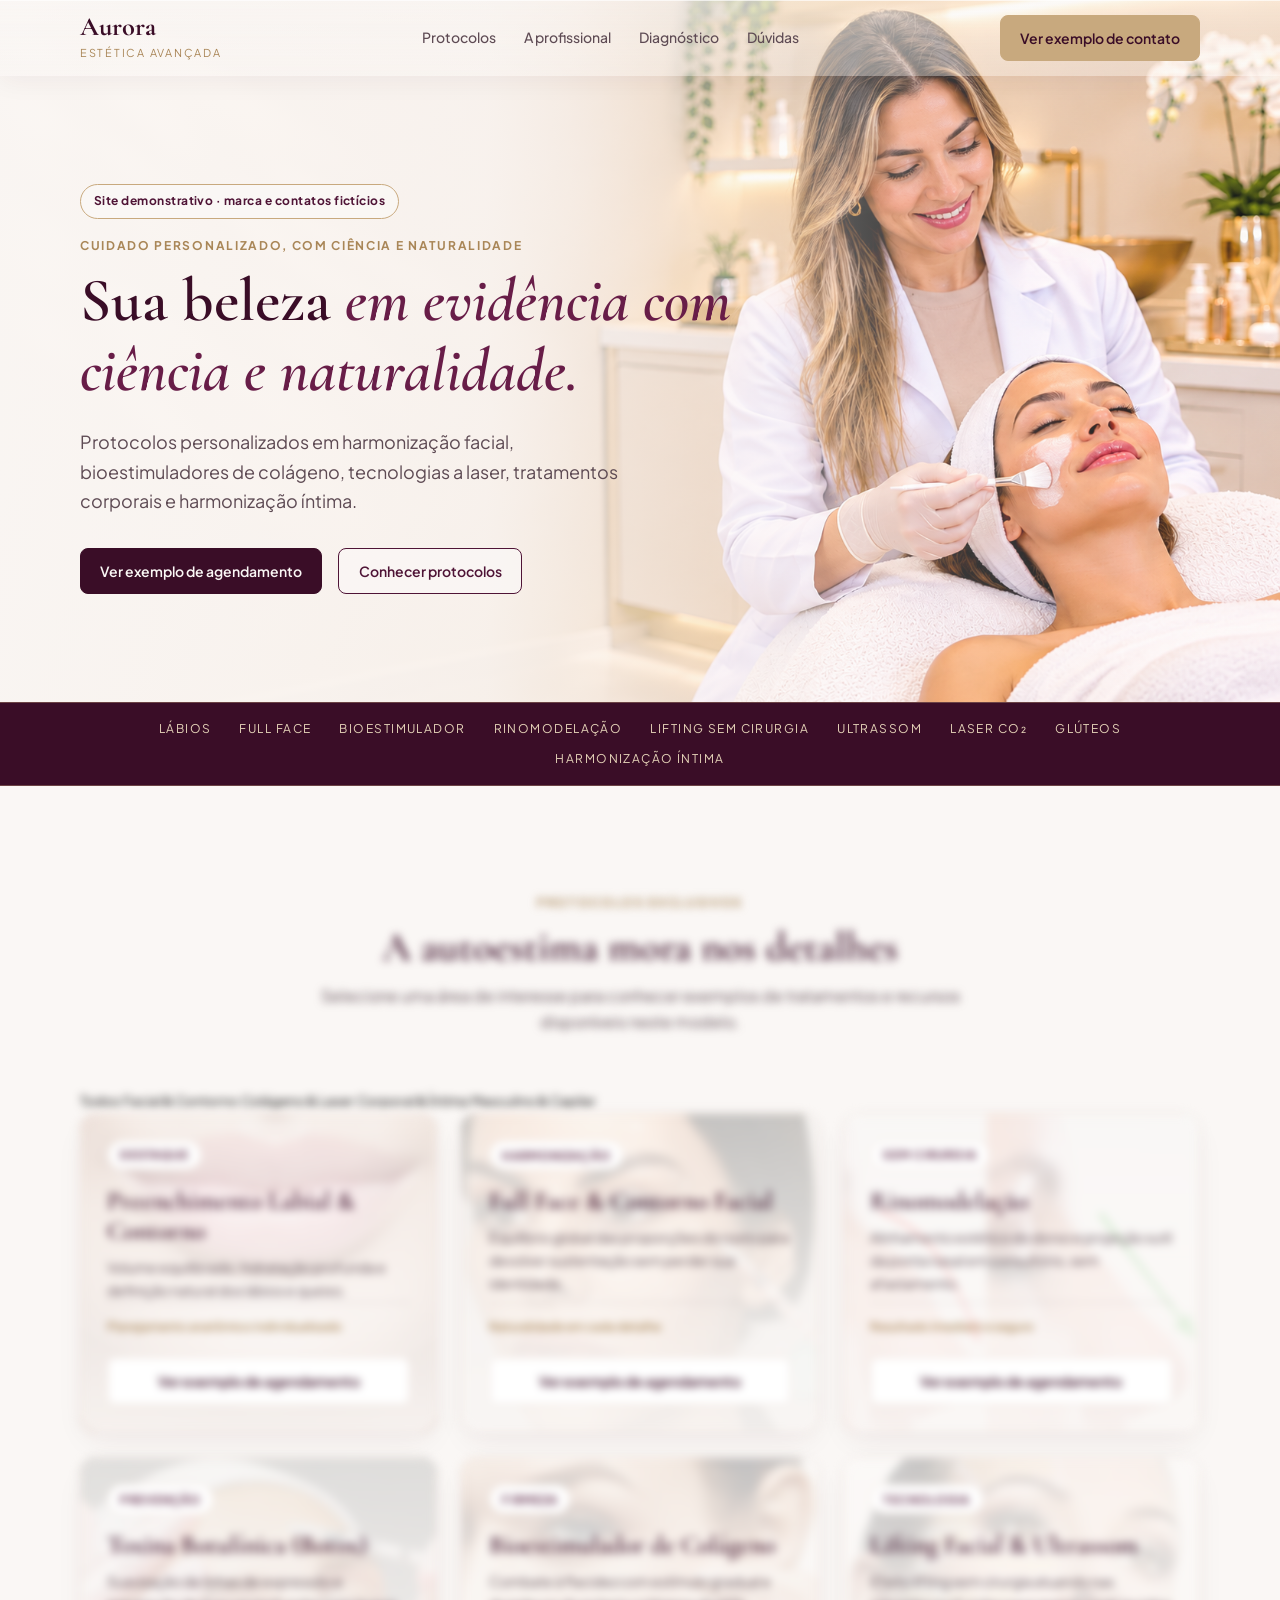
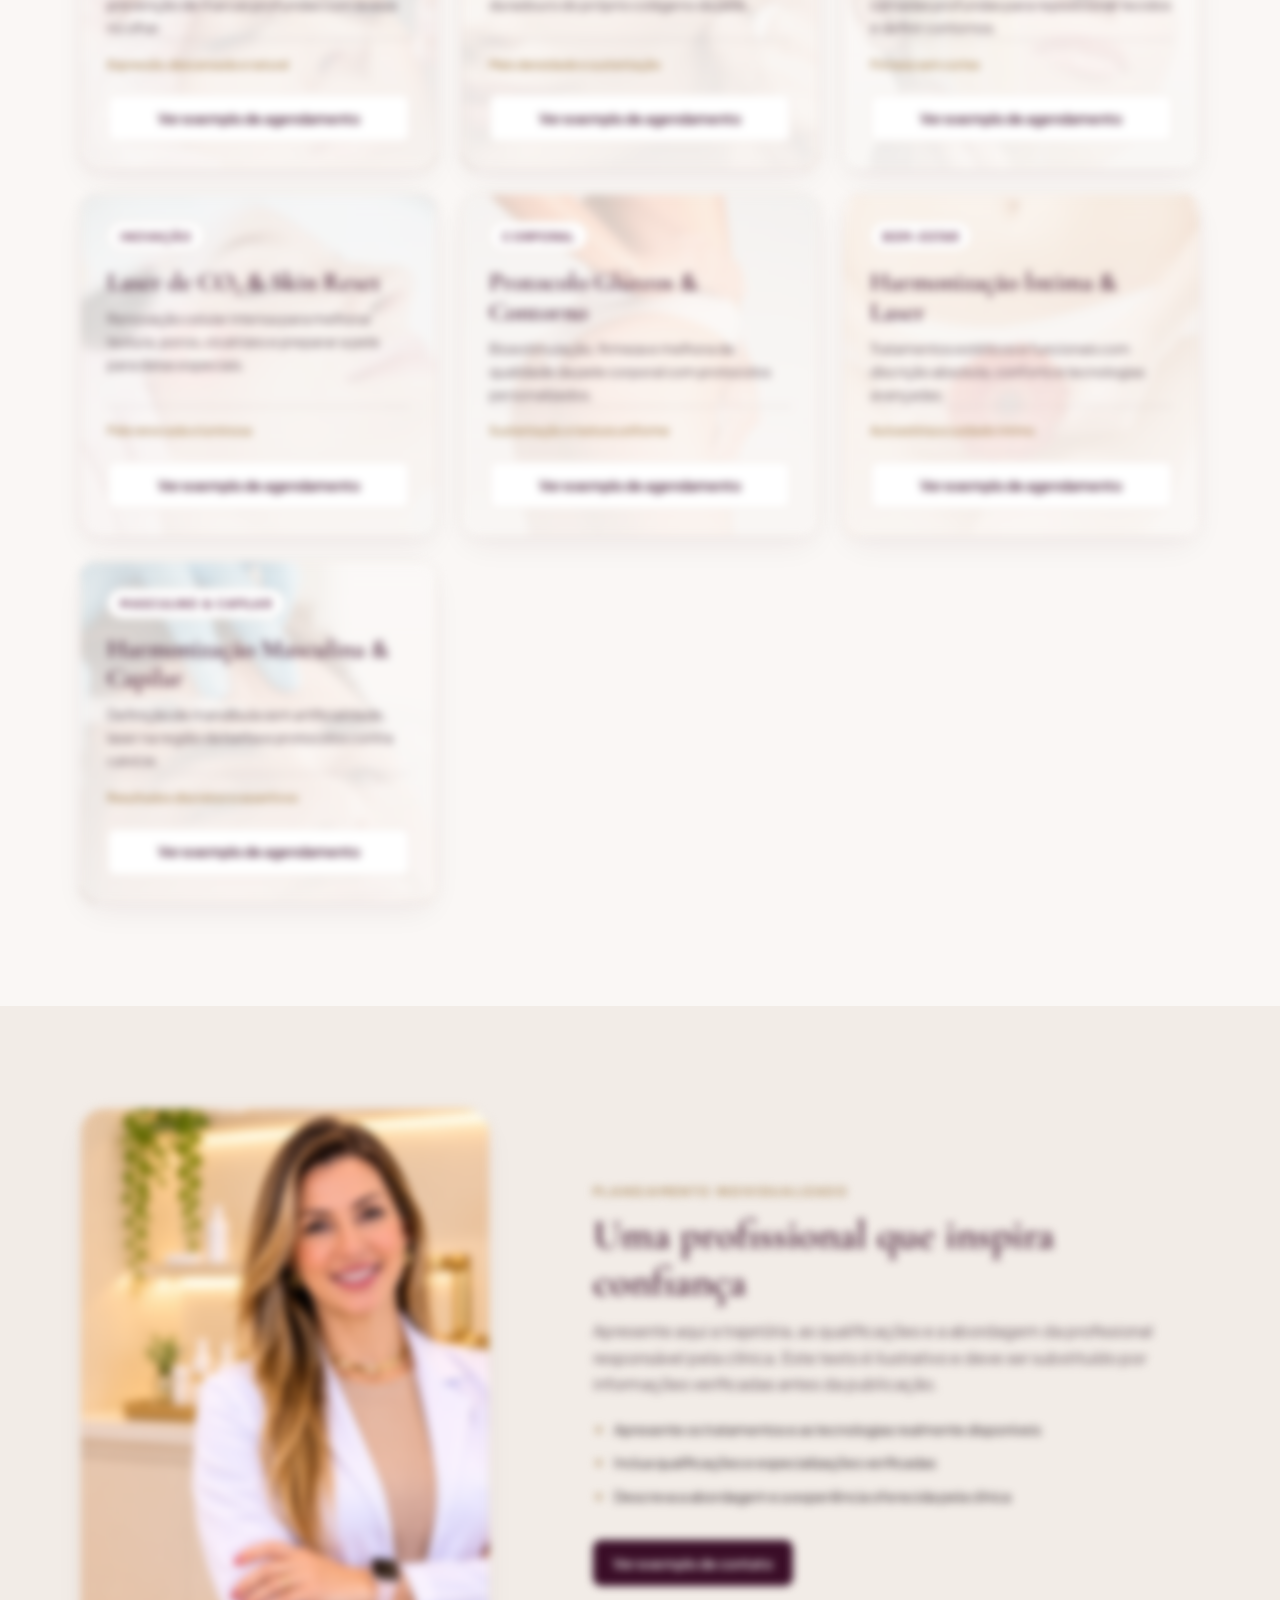
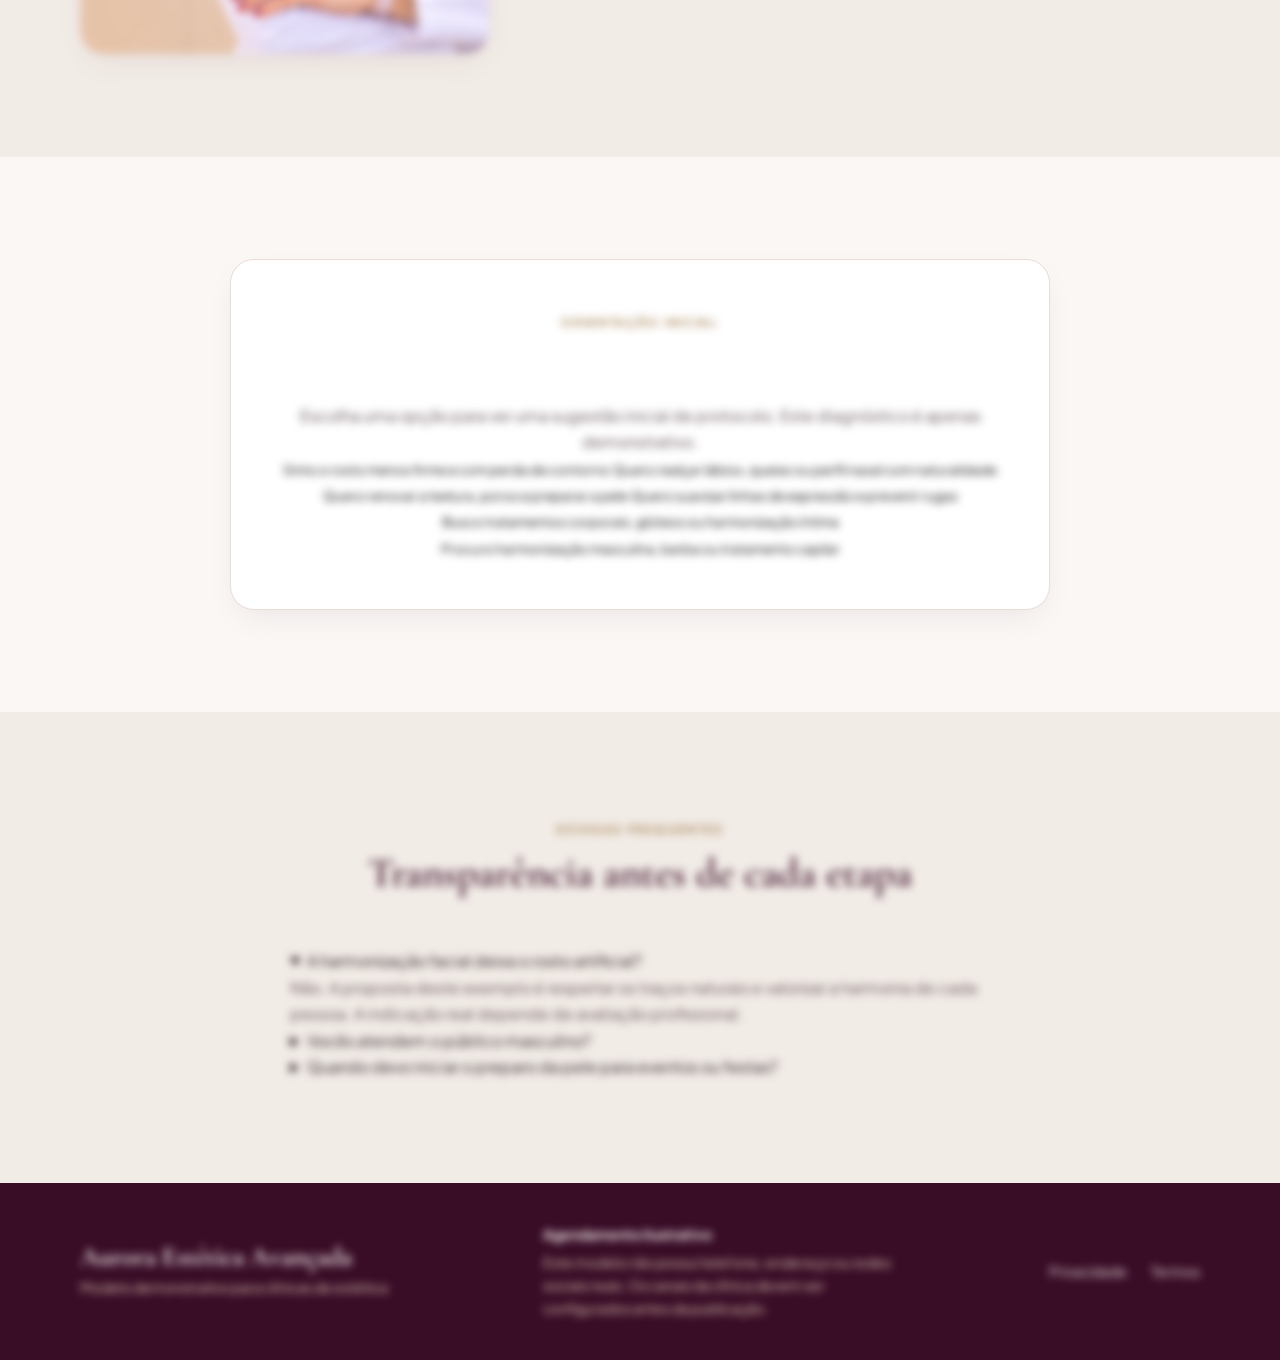
==== index.html @ 6d8f83e9 "Publish aesthetic clinic website demo Co-authored-by: Copilot <223556219+Copilot@users.noreply.githu" ====
<!DOCTYPE html>
<html lang="pt-BR">
<head>
  <meta charset="UTF-8" />
  <meta name="viewport" content="width=device-width, initial-scale=1.0" />
  <meta name="theme-color" content="#3A0D27" />
  <title>Aurora Estética | Modelo demonstrativo</title>
  <meta name="description" content="Modelo demonstrativo de site para clínica de estética, com tratamentos, apresentação profissional e contato personalizáveis." />

  <link rel="icon" type="image/svg+xml" href="assets/icons/favicon.svg" />
  <link rel="preconnect" href="https://fonts.googleapis.com" />
  <link rel="preconnect" href="https://fonts.gstatic.com" crossorigin />
  <link href="https://fonts.googleapis.com/css2?family=Cormorant+Garamond:ital,wght@0,500;0,600;0,700;1,500&family=Plus+Jakarta+Sans:wght@400;500;600;700&display=swap" rel="stylesheet" />

  <link rel="stylesheet" href="css/tokens.css" />
  <link rel="stylesheet" href="css/base.css" />
  <link rel="stylesheet" href="css/sections.css" />
  <link rel="stylesheet" href="css/components.css" />
  <style>
    /* =====================================================================
       CABEÇALHO EFEITO VIDRO (GLASSMORPHISM) MOSTRANDO A PÁGINA POR BAIXO
       ===================================================================== */
    .site-header {
      position: fixed;
      top: 0;
      left: 0;
      right: 0;
      z-index: 120;
      background: linear-gradient(
        180deg,
        rgba(250, 247, 245, 0.56) 0%,
        rgba(250, 247, 245, 0.36) 100%
      );
      backdrop-filter: blur(14px) saturate(150%);
      -webkit-backdrop-filter: blur(14px) saturate(150%);
      border-bottom: 1px solid rgba(255, 255, 255, 0.55);
      box-shadow:
        inset 0 1px 0 rgba(255, 255, 255, 0.65),
        0 6px 24px rgba(58, 13, 39, 0.05);
      transition:
        background 0.3s ease,
        backdrop-filter 0.3s ease,
        -webkit-backdrop-filter 0.3s ease,
        border-color 0.3s ease,
        box-shadow 0.3s ease;
    }

    .site-header.is-scrolled {
      background: linear-gradient(
        180deg,
        rgba(250, 247, 245, 0.78) 0%,
        rgba(250, 247, 245, 0.64) 100%
      );
      backdrop-filter: blur(18px) saturate(165%);
      -webkit-backdrop-filter: blur(18px) saturate(165%);
      border-bottom: 1px solid rgba(255, 255, 255, 0.7);
      box-shadow:
        inset 0 1px 0 rgba(255, 255, 255, 0.8),
        0 8px 28px rgba(58, 13, 39, 0.08);
    }

    @supports not ((backdrop-filter: blur(1px)) or (-webkit-backdrop-filter: blur(1px))) {
      .site-header {
        background: rgba(250, 247, 245, 0.88);
      }
      .site-header.is-scrolled {
        background: rgba(250, 247, 245, 0.95);
      }
    }

    .hero {
      padding-top: calc(clamp(3rem, 6vw, 5rem) + 76px);
    }

  </style>
</head>
<body>
  <!-- HEADER -->
  <header class="site-header">
    <div class="container header-inner">
      <a href="#inicio" class="brand">
        <span class="brand-name">Aurora</span>
        <span class="brand-sub">Estética Avançada</span>
      </a>

      <nav class="main-nav" aria-label="Navegação principal">
        <a href="#protocolos">Protocolos</a>
        <a href="#profissional">A profissional</a>
        <a href="#diagnostico">Diagnóstico</a>
        <a href="#duvidas">Dúvidas</a>
      </nav>

      <a href="#contato" class="btn btn-gold">
        Ver exemplo de contato
      </a>
    </div>
  </header>

  <main id="inicio">
    <!-- HERO -->
    <section class="hero">
      <img
        class="hero-background"
        src="assets/img/Tratamento%20Facial%20em%20Cl%C3%ADnica%20Elegante.png"
        alt="Profissional realizando um tratamento facial em uma clínica de estética"
        fetchpriority="high"
      />
      <div class="container hero-grid">
        <div class="hero-content">
          <span class="demo-badge">Site demonstrativo · marca e contatos fictícios</span>
          <span class="eyebrow">Cuidado personalizado, com ciência e naturalidade</span>
          <h1 id="hero-headline">
            Sua beleza
            <em>em evidência com ciência e naturalidade.</em>
          </h1>
          <p class="hero-lead">
            Protocolos personalizados em harmonização facial, bioestimuladores de colágeno, tecnologias a laser, tratamentos corporais e harmonização íntima.
          </p>
          <div class="hero-actions">
            <a href="#contato" class="btn btn-primary">
              Ver exemplo de agendamento
            </a>
            <a href="#protocolos" class="btn btn-outline">Conhecer protocolos</a>
          </div>
        </div>
      </div>
    </section>

    <!-- FAIXA DE ESPECIALIDADES -->
    <section class="highlights-strip" aria-label="Destaques da clínica demonstrativa">
      <div class="container strip-list">
        <span>Lábios</span>
        <span>Full Face</span>
        <span>Bioestimulador</span>
        <span>Rinomodelação</span>
        <span>Lifting sem Cirurgia</span>
        <span>Ultrassom</span>
        <span>Laser CO₂</span>
        <span>Glúteos</span>
        <span>Harmonização Íntima</span>
      </div>
    </section>

    <!-- PROTOCOLOS -->
    <section id="protocolos" class="section">
      <div class="container">
        <div class="section-header">
          <span class="eyebrow">Protocolos Exclusivos</span>
          <h2>A autoestima mora nos detalhes</h2>
          <p>Selecione uma área de interesse para conhecer exemplos de tratamentos e recursos disponíveis neste modelo.</p>
        </div>

        <div class="filter-tabs" role="tablist">
          <button class="tab-btn active" data-filter="all">Todos</button>
          <button class="tab-btn" data-filter="facial">Facial &amp; Contorno</button>
          <button class="tab-btn" data-filter="colageno">Colágeno &amp; Laser</button>
          <button class="tab-btn" data-filter="corporal">Corporal &amp; Íntima</button>
          <button class="tab-btn" data-filter="masculino">Masculino &amp; Capilar</button>
        </div>

        <div id="protocols-grid" class="protocols-grid"></div>
      </div>
    </section>

    <!-- APRESENTAÇÃO DA PROFISSIONAL -->
    <section id="profissional" class="section section-alt">
      <div class="container doctor-grid">
        <div class="doctor-card-visual">
          <img src="assets/img/doutora.png" alt="Profissional de estética em imagem demonstrativa" loading="lazy" />
        </div>
        <div class="doctor-copy">
          <span class="eyebrow">Planejamento Individualizado</span>
          <h2>Uma profissional que inspira confiança</h2>
          <p>
            Apresente aqui a trajetória, as qualificações e a abordagem da profissional responsável pela clínica. Este texto é ilustrativo e deve ser substituído por informações verificadas antes da publicação.
          </p>
          <ul class="check-list">
            <li>Apresente os tratamentos e as tecnologias realmente disponíveis</li>
            <li>Inclua qualificações e especializações verificadas</li>
            <li>Descreva a abordagem e a experiência oferecida pela clínica</li>
          </ul>
          <a href="#contato" class="btn btn-primary">
            Ver exemplo de contato
          </a>
        </div>
      </div>
    </section>

    <!-- DIAGNÓSTICO INTERATIVO -->
    <section id="diagnostico" class="section">
      <div class="container">
        <div class="quiz-box">
          <span class="eyebrow">Orientação Inicial</span>
          <h2>Qual é o principal objetivo da sua pele hoje?</h2>
          <p>Escolha uma opção para ver uma sugestão inicial de protocolo. Este diagnóstico é apenas demonstrativo.</p>
          <div id="quiz-options" class="quiz-options"></div>
          <div id="quiz-result" class="quiz-result" hidden></div>
        </div>
      </div>
    </section>

    <!-- FAQ -->
    <section id="duvidas" class="section section-alt">
      <div class="container faq-wrap">
        <div class="section-header">
          <span class="eyebrow">Dúvidas Frequentes</span>
          <h2>Transparência antes de cada etapa</h2>
        </div>

        <details class="faq-item" open>
          <summary>A harmonização facial deixa o rosto artificial?</summary>
          <p>Não. A proposta deste exemplo é respeitar os traços naturais e valorizar a harmonia de cada pessoa. A indicação real depende de avaliação profissional.</p>
        </details>

        <details class="faq-item">
          <summary>Vocês atendem o público masculino?</summary>
          <p>Sim. Realizamos harmonização facial masculina com foco em estrutura e discrição, além de tratamentos capilares para calvície e Laser de CO₂ na região da barba.</p>
        </details>

        <details class="faq-item">
          <summary>Quando devo iniciar o preparo da pele para eventos ou festas?</summary>
          <p>O ideal é iniciar com antecedência através de protocolos como o Skin Reset e bioestimuladores, dando tempo para o colágeno responder e a pele atingir o máximo viço.</p>
        </details>
      </div>
    </section>
  </main>

  <!-- FOOTER -->
  <footer class="site-footer">
    <div class="container footer-inner">
      <div>
        <strong class="brand-name">Aurora Estética Avançada</strong>
        <p>Modelo demonstrativo para clínicas de estética</p>
      </div>
      <div class="footer-contact" id="contato">
        <strong>Agendamento ilustrativo</strong>
        <p>Este modelo não possui telefone, endereço ou redes sociais reais. Os canais da clínica devem ser configurados antes da publicação.</p>
      </div>
      <div class="footer-links">
        <a href="politica-privacidade.html">Privacidade</a>
        <a href="termos-uso.html">Termos</a>
      </div>
    </div>
  </footer>

  <script src="js/protocols.js"></script>
  <script src="js/diagnosis-quiz.js"></script>
  <script src="js/main.js"></script>

  <script>
    /* =====================================================================
       CONTROLE DO CABEÇALHO EM VIDRO AO ROLAR A PÁGINA
       ===================================================================== */
    document.addEventListener("DOMContentLoaded", () => {
      const header = document.querySelector(".site-header");
      const atualizarHeader = () => {
        if (!header) return;
        header.classList.toggle("is-scrolled", window.scrollY > 36);
      };
      atualizarHeader();
      window.addEventListener("scroll", atualizarHeader, { passive: true });
    });

  </script>
</body>
</html>
---- css/tokens.css ----
:root {
  /* Paleta visual do modelo demonstrativo */
  --color-bordo-900: #3A0D27;
  --color-bordo-800: #4F1436;
  --color-bordo-700: #681D48;
  --color-bordo-100: #F4E8EE;

  --color-gold-600: #A98657;
  --color-gold-500: #C8A97E;
  --color-gold-300: #E5D3B8;

  --color-cream-50: #FAF7F5;
  --color-cream-100: #F2ECE7;
  --color-nude-200: #EADCD5;
  --color-surface: #FFFFFF;

  --color-text-primary: #24161D;
  --color-text-secondary: #5E4B54;
  --color-text-light: #FAF7F5;

  /* Tipografia */
  --font-display: 'Cormorant Garamond', Georgia, serif;
  --font-sans: 'Plus Jakarta Sans', -apple-system, BlinkMacSystemFont, sans-serif;

  /* Escala Fluida */
  --text-xs: 0.75rem;
  --text-sm: 0.875rem;
  --text-base: 1rem;
  --text-lg: 1.125rem;
  --text-xl: clamp(1.35rem, 2vw, 1.75rem);
  --text-2xl: clamp(1.85rem, 3.2vw, 2.75rem);
  --text-hero: clamp(2.4rem, 4.8vw, 4.1rem);

  /* Espaçamento e Bordas */
  --container-max: 1200px;
  --radius-sm: 8px;
  --radius-md: 16px;
  --radius-lg: 24px;
  --radius-pill: 999px;

  /* Sombras */
  --shadow-soft: 0 12px 32px -8px rgba(58, 13, 39, 0.08);
  --shadow-card: 0 18px 40px -12px rgba(58, 13, 39, 0.14);
  --transition: 0.28s cubic-bezier(0.22, 1, 0.36, 1);
}
---- css/base.css ----
*,
*::before,
*::after {
  box-sizing: border-box;
  margin: 0;
  padding: 0;
}

html {
  scroll-behavior: smooth;
  font-size: 16px;
}

body {
  font-family: var(--font-sans);
  font-size: var(--text-base);
  line-height: 1.65;
  color: var(--color-text-primary);
  background-color: var(--color-cream-50);
  -webkit-font-smoothing: antialiased;
  overflow-x: hidden;
}

img {
  display: block;
  max-width: 100%;
  height: auto;
}

a {
  color: inherit;
  text-decoration: none;
}

button {
  font-family: inherit;
  cursor: pointer;
  border: none;
  background: none;
}

:focus-visible {
  outline: 2px solid var(--color-gold-500);
  outline-offset: 3px;
}

.container {
  width: 100%;
  max-width: var(--container-max);
  margin-inline: auto;
  padding-inline: clamp(1.25rem, 4vw, 2.5rem);
}

.section {
  padding-block: clamp(4.5rem, 8vw, 7rem);
}

.section-alt {
  background-color: var(--color-cream-100);
}

.section-header {
  max-width: 680px;
  margin-inline: auto;
  text-align: center;
  margin-bottom: clamp(2.5rem, 4vw, 3.5rem);
}

.eyebrow {
  display: inline-block;
  font-size: var(--text-xs);
  font-weight: 700;
  letter-spacing: 0.14em;
  text-transform: uppercase;
  color: var(--color-gold-600);
  margin-bottom: 0.65rem;
}

h1,
h2,
h3 {
  font-family: var(--font-display);
  font-weight: 600;
  line-height: 1.15;
  color: var(--color-bordo-900);
}

h1 {
  font-size: var(--text-hero);
}

h2 {
  font-size: var(--text-2xl);
  margin-bottom: 0.75rem;
}

h3 {
  font-size: var(--text-xl);
}

p {
  color: var(--color-text-secondary);
}
---- css/sections.css ----
/* HEADER */
.site-header {
  position: sticky;
  top: 0;
  z-index: 100;
  background: linear-gradient(
    180deg,
    rgba(250, 247, 245, 0.185) 0%,
    #a5714f38 50%
  );
  backdrop-filter: blur(16px) saturate(160%);
  -webkit-backdrop-filter: blur(16px) saturate(160%);
  border-bottom: 1px solid rgba(255, 255, 255, 0.55);
  box-shadow:
    inset 0 1px 0 rgba(255, 255, 255, 0.72),
    0 8px 24px rgba(58, 13, 39, 0.06);
}

.header-inner {
  display: flex;
  align-items: center;
  justify-content: space-between;
  gap: 1.5rem;
  min-height: 76px;
}

.brand {
  display: flex;
  flex-direction: column;
}

.brand-name {
  font-family: var(--font-display);
  font-size: 1.65rem;
  font-weight: 700;
  line-height: 1;
  color: var(--color-bordo-900);
}

.brand-sub {
  font-size: 0.68rem;
  letter-spacing: 0.16em;
  text-transform: uppercase;
  color: var(--color-gold-600);
  margin-top: 0.2rem;
}

.main-nav {
  display: flex;
  align-items: center;
  gap: 1.75rem;
  font-size: var(--text-sm);
  font-weight: 500;
  color: var(--color-text-secondary);
}

.main-nav a:hover {
  color: var(--color-bordo-800);
}

/* HERO */
.hero {
  position: relative;
  isolation: isolate;
  display: flex;
  align-items: center;
  min-height: clamp(620px, 78vh, 850px);
  overflow: hidden;
  padding-block: clamp(3rem, 6vw, 5rem);
  background-color: var(--color-cream-100);
}

.hero-background {
  position: absolute;
  z-index: 0;
  inset: 0;
  width: 100%;
  height: 100%;
  object-fit: cover;
  object-position: center;
}

.hero::before {
  position: absolute;
  z-index: 1;
  inset: 0;
  content: "";
  background: linear-gradient(
    90deg,
    rgba(250, 247, 245, 0.96) 0%,
    rgba(250, 247, 245, 0.88) 38%,
    rgba(250, 247, 245, 0.24) 72%,
    rgba(250, 247, 245, 0.08) 100%
  );
}

.hero-grid {
  position: relative;
  z-index: 2;
  display: grid;
  grid-template-columns: minmax(0, 1fr);
  align-items: center;
}

.hero-content {
  max-width: 680px;
}

.hero-content h1 em {
  font-style: italic;
  color: var(--color-bordo-700);
}

.hero-lead {
  margin-top: 1.25rem;
  font-size: var(--text-lg);
  max-width: 540px;
}

.hero-actions {
  display: flex;
  flex-wrap: wrap;
  gap: 1rem;
  margin-top: 2rem;
}

/* FAIXA DE ESPECIALIDADES */
.highlights-strip {
  background-color: var(--color-bordo-900);
  color: var(--color-cream-50);
  padding-block: 1rem;
  border-top: 1px solid rgba(200, 169, 126, 0.35);
  border-bottom: 1px solid rgba(200, 169, 126, 0.35);
}

.strip-list {
  display: flex;
  flex-wrap: wrap;
  justify-content: center;
  gap: 0.65rem 1.75rem;
  font-size: var(--text-xs);
  letter-spacing: 0.12em;
  text-transform: uppercase;
  color: var(--color-gold-300);
}

/* PROTOCOLOS */
.protocols-grid {
  display: grid;
  grid-template-columns: repeat(auto-fit, minmax(270px, 1fr));
  gap: 1.5rem;
}

/* APRESENTAÇÃO DA PROFISSIONAL */
.doctor-grid {
  display: grid;
  grid-template-columns: 0.85fr 1.15fr;
  align-items: center;
  gap: clamp(2.5rem, 5vw, 4.5rem);
}

.demo-badge {
  display: inline-flex;
  margin-bottom: 0.75rem;
  padding: 0.4rem 0.8rem;
  border: 1px solid var(--color-gold-500);
  border-radius: var(--radius-pill);
  color: var(--color-bordo-800);
  background: rgba(250, 247, 245, 0.88);
  font-size: var(--text-xs);
  font-weight: 700;
  letter-spacing: 0.04em;
}

.doctor-card-visual {
  border-radius: var(--radius-lg);
  overflow: hidden;
  aspect-ratio: 3 / 4;
  max-width: 410px;
  box-shadow: var(--shadow-soft);
  border: 1px solid var(--color-nude-200);
}

.doctor-card-visual img {
  width: 100%;
  height: 100%;
  object-fit: cover;
  object-position: 65% center;
}

.doctor-copy p {
  margin-bottom: 1.25rem;
}

.check-list {
  list-style: none;
  display: grid;
  gap: 0.65rem;
  margin-bottom: 2rem;
  color: var(--color-text-primary);
  font-size: var(--text-sm);
}

.check-list li::before {
  content: '✦';
  color: var(--color-gold-600);
  margin-right: 0.6rem;
}

/* DIAGNÓSTICO E FAQ */
.quiz-box {
  max-width: 820px;
  margin-inline: auto;
  background-color: var(--color-surface);
  border: 1px solid var(--color-nude-200);
  border-radius: var(--radius-lg);
  padding: clamp(2rem, 4vw, 3rem);
  box-shadow: var(--shadow-soft);
  text-align: center;
}

.faq-wrap {
  max-width: 780px;
}

/* FOOTER */
.site-footer {
  background-color: var(--color-bordo-900);
  color: var(--color-cream-100);
  padding-block: 2.5rem;
}

.footer-inner {
  display: flex;
  flex-wrap: wrap;
  align-items: center;
  justify-content: space-between;
  gap: 1.5rem;
}

.site-footer .brand-name {
  color: var(--color-cream-50);
}

.site-footer p {
  color: var(--color-gold-300);
  font-size: var(--text-sm);
  margin-top: 0.25rem;
}

.footer-contact {
  display: grid;
  gap: 0.3rem;
  max-width: 22rem;
  font-size: var(--text-sm);
}

.footer-contact strong {
  color: var(--color-cream-50);
}

.footer-contact address {
  font-style: normal;
  line-height: 1.55;
}

.footer-contact a {
  color: inherit;
}

.footer-contact a:hover {
  color: var(--color-gold-300);
}

.footer-contact p {
  margin: 0;
}

.footer-links {
  display: flex;
  flex-wrap: wrap;
  gap: 1.5rem;
  font-size: var(--text-sm);
  color: var(--color-cream-100);
}

.footer-links a:hover {
  color: var(--color-gold-300);
}

/* RESPONSIVIDADE */
@media (max-width: 900px) {
  .main-nav {
    display: none;
  }

  .hero-grid,
  .doctor-grid {
    grid-template-columns: 1fr;
  }

  .doctor-card-visual {
    margin-inline: auto;
  }
}

@media (max-width: 600px) {
  .hero-background {
    object-position: 68% center;
  }

  .hero::before {
    background: linear-gradient(
      90deg,
      rgba(250, 247, 245, 0.97) 0%,
      rgba(250, 247, 245, 0.9) 58%,
      rgba(250, 247, 245, 0.68) 100%
    );
  }
}
---- css/components.css ----
/* BOTÕES DE AÇÃO */
.btn {
  display: inline-flex;
  align-items: center;
  justify-content: center;
  min-height: 46px;
  padding: 0.72rem 1.2rem;
  border: 1px solid transparent;
  border-radius: var(--radius-sm);
  font-size: var(--text-sm);
  font-weight: 600;
  line-height: 1.3;
  text-align: center;
  transition:
    background-color var(--transition),
    border-color var(--transition),
    color var(--transition),
    transform var(--transition);
}

.btn-primary {
  background-color: var(--color-bordo-900);
  border-color: var(--color-bordo-900);
  color: var(--color-cream-50);
}

.btn-primary:hover {
  background-color: var(--color-bordo-700);
  border-color: var(--color-bordo-700);
}

.btn-outline {
  background-color: rgba(250, 247, 245, 0.78);
  border-color: var(--color-bordo-800);
  color: var(--color-bordo-800);
}

.btn-outline:hover {
  background-color: var(--color-bordo-800);
  color: var(--color-cream-50);
}

.btn-gold {
  background-color: var(--color-gold-500);
  border-color: var(--color-gold-500);
  color: var(--color-bordo-900);
}

.btn-gold:hover {
  background-color: var(--color-gold-300);
  border-color: var(--color-gold-300);
}

/* CARTÕES DE PROTOCOLOS */
.protocol-card {
  position: relative;
  overflow: hidden;
  display: flex;
  flex-direction: column;
  justify-content: space-between;
  background-color: var(--color-surface);
  border: 1px solid var(--color-nude-200);
  border-radius: var(--radius-md);
  padding: 1.65rem;
  box-shadow: var(--shadow-soft);
  transform-style: preserve-3d;
  transition:
    transform 0.45s cubic-bezier(0.2, 0.75, 0.25, 1),
    border-color var(--transition),
    box-shadow var(--transition);
}

/* Conteúdo acima da imagem e do overlay */
.protocol-card__content {
  position: relative;
  z-index: 2;
  display: flex;
  flex-direction: column;
  height: 100%;
  transform-style: preserve-3d;
}

/* Imagem de fundo do card */
.protocol-card__bg {
  position: absolute;
  inset: 0;
  width: 100%;
  height: 100%;
  object-fit: cover;
  object-position: center 35%;
  z-index: 0;
  transition:
    transform 0.55s cubic-bezier(0.2, 0.75, 0.25, 1),
    filter 0.4s ease;
}

/* Camada sobreposta para legibilidade perfeita do texto */
.protocol-card__overlay {
  position: absolute;
  inset: 0;
  z-index: 1;
  background: linear-gradient(
    180deg,
    rgba(250, 247, 245, 0.78) 0%,
    rgba(250, 247, 245, 0.90) 55%,
    rgba(250, 247, 245, 0.96) 100%
  );
  backdrop-filter: blur(1.5px);
  transition: opacity 0.35s ease;
}

.protocol-card__content > :not(.btn-card):not(h3) {
  transform: translateZ(20px);
  transition:
    opacity 0.3s ease,
    filter 0.4s ease,
    transform 0.4s ease;
}

.protocol-card--has-media .protocol-badge {
  background-color: var(--color-surface);
  border: 1px solid var(--color-nude-200);
}

.protocol-card--has-media .btn-card {
  background-color: var(--color-surface);
  border: 1px solid var(--color-nude-200);
}

.protocol-card--has-media .btn-card:hover {
  background-color: var(--color-bordo-800);
  border-color: var(--color-bordo-800);
  color: var(--color-cream-50);
}

.protocol-card__content h3 {
  margin: 0;
  transition: color 0.3s ease, text-shadow 0.3s ease;
}

.protocol-badge {
  align-self: flex-start;
  font-size: 0.7rem;
  font-weight: 700;
  letter-spacing: 0.1em;
  text-transform: uppercase;
  color: var(--color-bordo-800);
  background-color: var(--color-bordo-100);
  padding: 0.3rem 0.75rem;
  border-radius: var(--radius-pill);
  margin-bottom: 1rem;
}

.protocol-card p {
  font-size: var(--text-sm);
  margin-top: 0.65rem;
}

.protocol-meta {
  margin-top: auto;
  padding-top: 0.9rem;
  border-top: 1px solid rgba(94, 75, 84, 0.18);
  font-size: var(--text-xs);
  font-weight: 600;
  color: var(--color-gold-600);
}

.btn-card {
  position: relative;
  z-index: 3;
  margin-top: 1.25rem;
  display: inline-flex;
  align-items: center;
  justify-content: center;
  padding: 0.72rem 1.2rem;
  border-radius: var(--radius-sm);
  background-color: var(--color-cream-100);
  color: var(--color-bordo-900);
  font-size: var(--text-sm);
  font-weight: 600;
  transform: translateZ(36px);
  transition: var(--transition);
}

.btn-card:hover {
  background-color: var(--color-bordo-800);
  color: var(--color-cream-50);
}

.scroll-reveal {
  opacity: 0;
  transform: translate3d(0, 28px, 0);
  filter: blur(4px);
  transition:
    opacity 0.65s ease,
    transform 0.65s cubic-bezier(0.2, 0.75, 0.25, 1),
    filter 0.65s ease;
}

.scroll-reveal.is-visible {
  opacity: 1;
  transform: translate3d(0, 0, 0);
  filter: blur(0);
  transition-delay: var(--reveal-delay, 0ms);
}

.whatsapp-float {
  position: fixed;
  right: 20px;
  bottom: calc(20px + env(safe-area-inset-bottom, 0px));
  z-index: 999;
  display: grid;
  width: 60px;
  height: 60px;
  place-items: center;
  border: 1px solid rgba(255, 255, 255, 0.72);
  border-radius: 50%;
  color: #fff;
  background: linear-gradient(145deg, #39e984 0%, #25d366 52%, #0f9b51 100%);
  box-shadow:
    0 12px 26px rgba(18, 140, 80, 0.35),
    inset 0 2px 3px rgba(255, 255, 255, 0.58),
    inset 0 -4px 7px rgba(0, 0, 0, 0.2);
  transition: transform 0.25s ease, box-shadow 0.25s ease;
}

.whatsapp-float::before {
  position: absolute;
  inset: 4px;
  border: 1px solid rgba(255, 255, 255, 0.28);
  border-radius: inherit;
  content: "";
  pointer-events: none;
}

.whatsapp-float svg {
  width: 34px;
  height: 34px;
  filter: drop-shadow(0 1px 1px rgba(0, 0, 0, 0.18));
}

.whatsapp-float:hover {
  transform: translateY(-4px) scale(1.05);
  box-shadow:
    0 16px 30px rgba(18, 140, 80, 0.42),
    inset 0 2px 3px rgba(255, 255, 255, 0.62),
    inset 0 -4px 7px rgba(0, 0, 0, 0.2);
}

.whatsapp-float:active {
  transform: translateY(-1px) scale(0.96);
}

.whatsapp-float:focus-visible {
  outline: 3px solid var(--color-gold-500);
  outline-offset: 4px;
}

@media (prefers-reduced-motion: reduce) {
  .whatsapp-float,
  .scroll-reveal,
  .scroll-reveal.is-visible {
    transition: none;
  }

  .scroll-reveal,
  .scroll-reveal.is-visible {
    opacity: 1;
    transform: none;
    filter: none;
  }
}

@media (hover: hover) {
  .protocol-card:hover,
  .protocol-card:active {
    z-index: 5;
    transform: perspective(900px) rotateX(4deg) rotateY(-4deg) translateY(-5px) scale(1.15);
    border-color: var(--color-gold-500);
    box-shadow: var(--shadow-card);
  }

  .protocol-card:hover .protocol-card__bg,
  .protocol-card:active .protocol-card__bg {
    transform: translateZ(16px) scale(1.08);
    filter: blur(2px) brightness(0.82);
  }

  .protocol-card:hover .protocol-card__overlay,
  .protocol-card:active .protocol-card__overlay {
    background: rgba(58, 13, 39, 0.24);
  }

  .protocol-card:hover .protocol-card__content h3,
  .protocol-card:active .protocol-card__content h3 {
    color: var(--color-text-light);
    text-align: center;
    text-shadow: 0 2px 10px rgba(58, 13, 39, 0.55);
  }

  .protocol-card:hover .protocol-card__content > :not(.btn-card):not(h3),
  .protocol-card:active .protocol-card__content > :not(.btn-card):not(h3) {
    opacity: 0;
    filter: blur(8px);
    transform: translate3d(0, -10px, 20px) scale(0.97);
    pointer-events: none;
  }
}

@media (hover: none), (max-width: 600px) {
  .protocol-card:active,
  .protocol-card.is-centered {
    z-index: 5;
    transform: perspective(900px) rotateX(4deg) rotateY(-4deg) translateY(-5px) scale(1.15);
    border-color: var(--color-gold-500);
    box-shadow: var(--shadow-card);
  }

  .protocol-card:active .protocol-card__bg,
  .protocol-card.is-centered .protocol-card__bg {
    transform: translateZ(16px) scale(1.08);
    filter: blur(2px) brightness(0.82);
  }

  .protocol-card:active .protocol-card__overlay,
  .protocol-card.is-centered .protocol-card__overlay {
    background: rgba(58, 13, 39, 0.24);
  }

  .protocol-card:active .protocol-card__content h3,
  .protocol-card.is-centered .protocol-card__content h3 {
    color: var(--color-text-light);
    text-align: center;
    text-shadow: 0 2px 10px rgba(58, 13, 39, 0.55);
  }

  .protocol-card:active .protocol-card__content > :not(.btn-card):not(h3),
  .protocol-card.is-centered .protocol-card__content > :not(.btn-card):not(h3) {
    opacity: 0;
    filter: blur(8px);
    transform: translate3d(0, -10px, 20px) scale(0.97);
    pointer-events: none;
  }
}
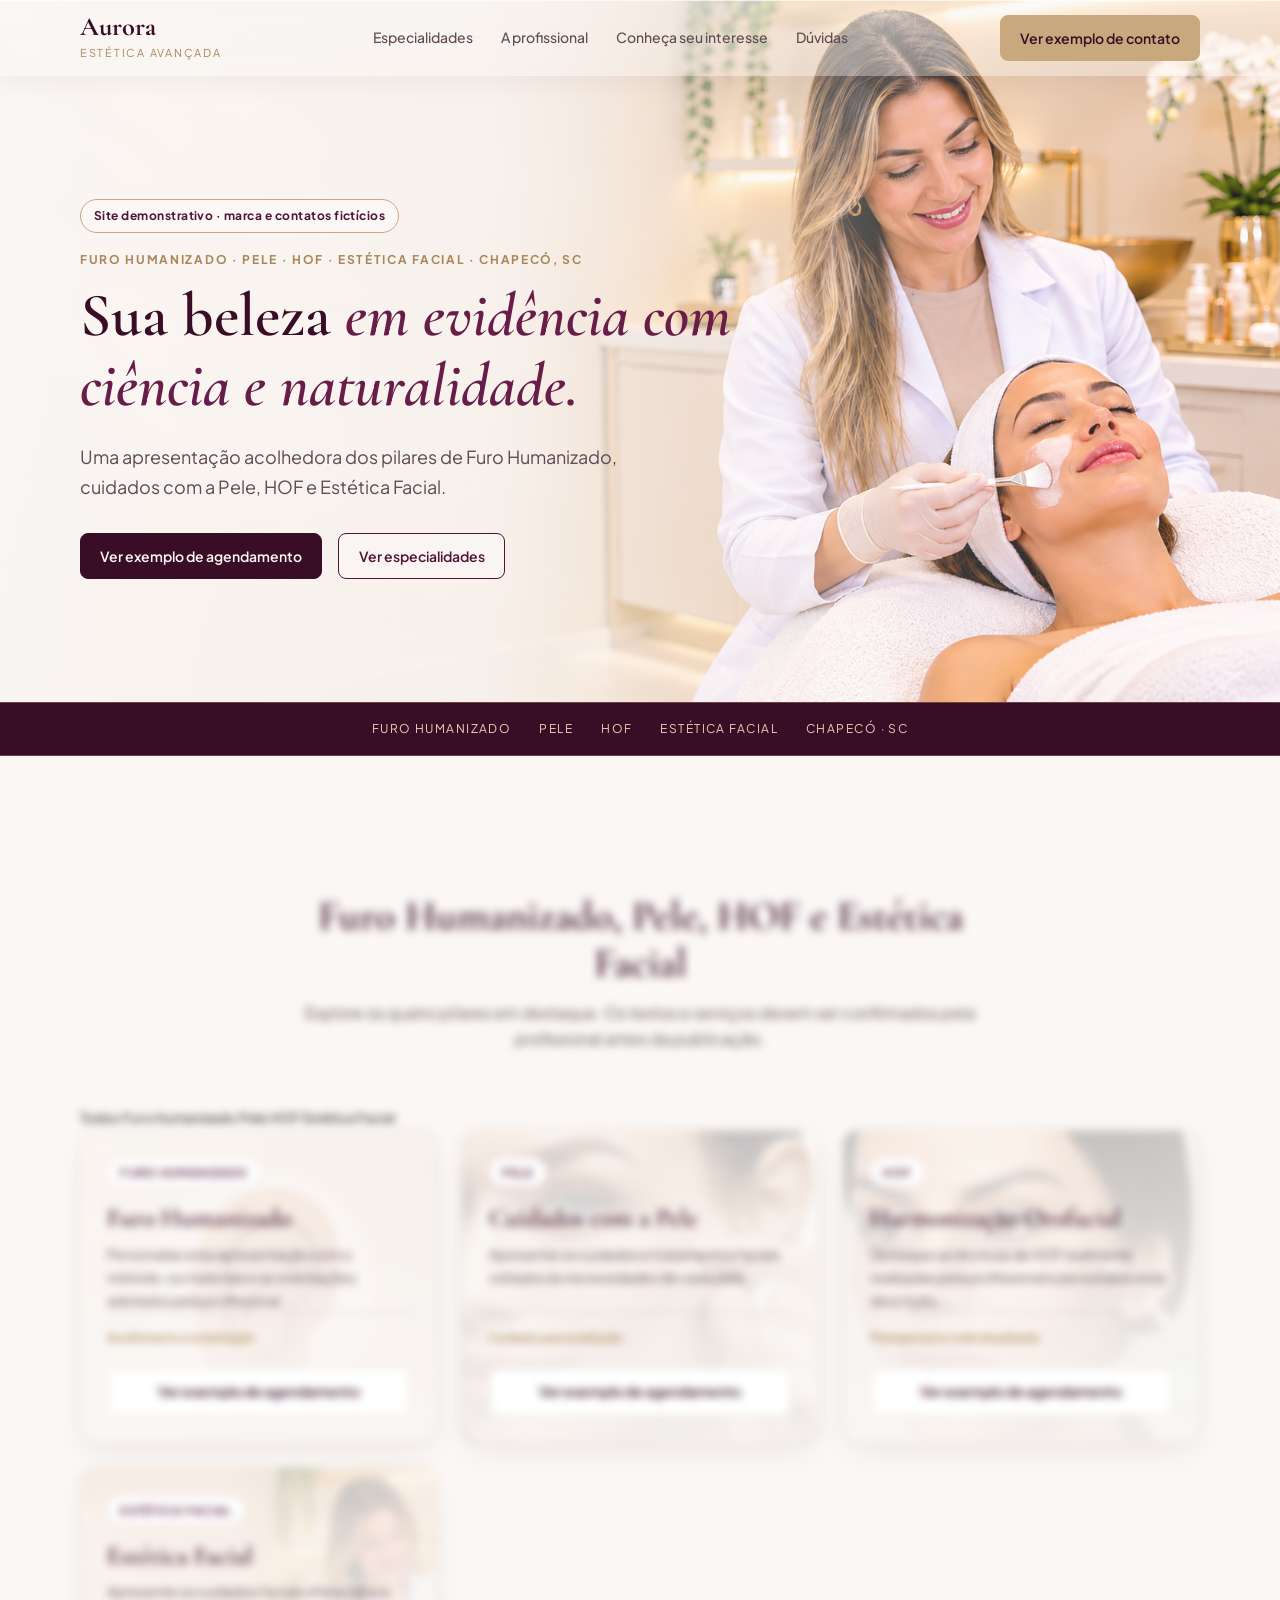
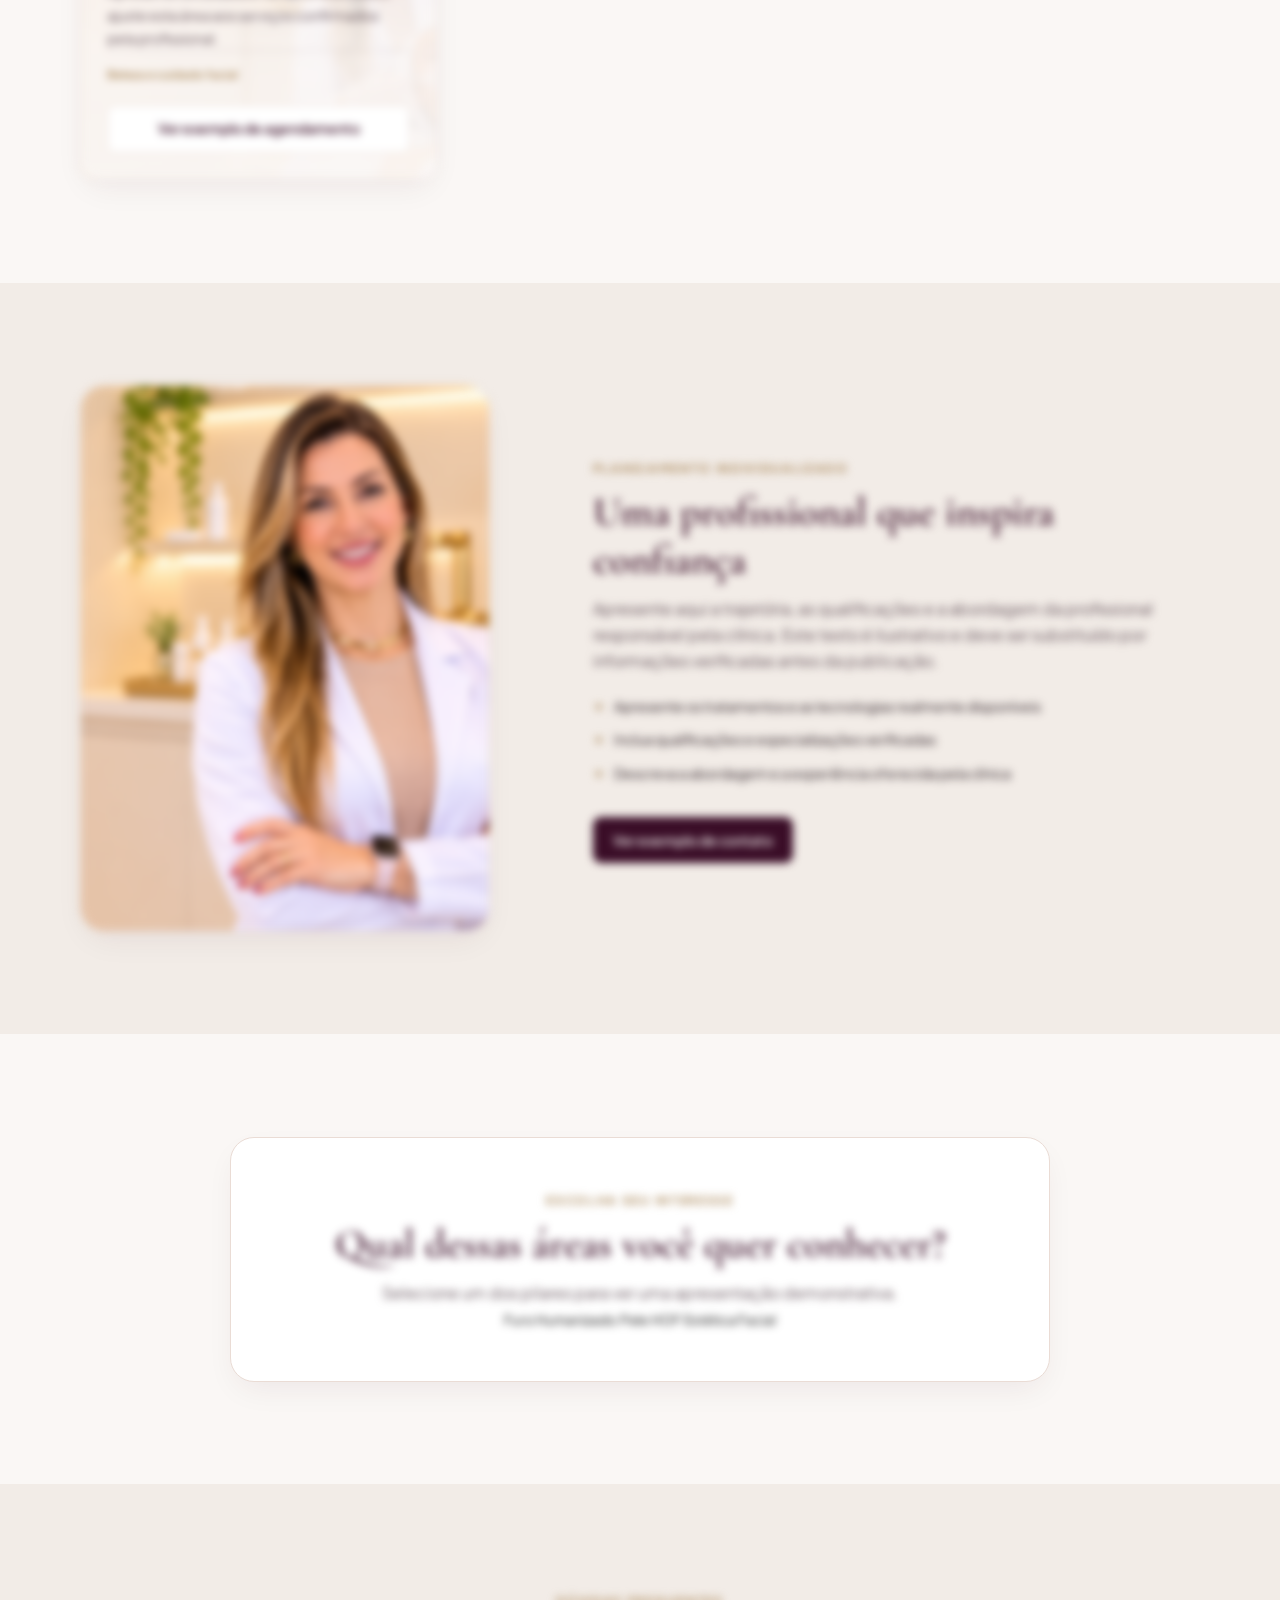
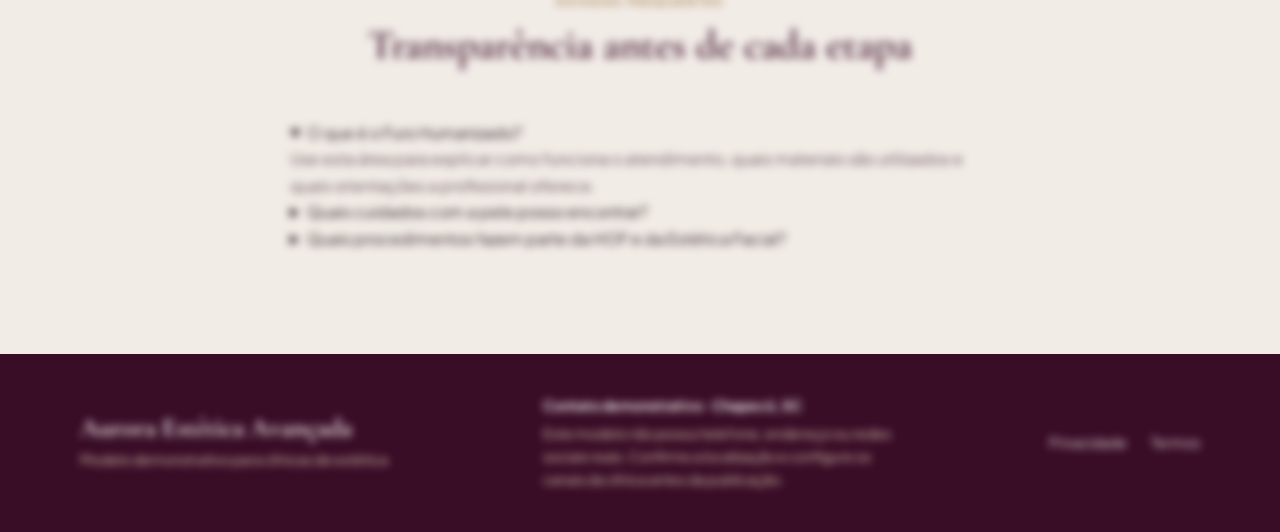
==== commit 459d907c: "Align demo with facial aesthetics services Co-authored-by: Copilot <223556219+Copilot@users.noreply." ====
--- a/index.html
+++ b/index.html
@@ -4,8 +4,8 @@
   <meta charset="UTF-8" />
   <meta name="viewport" content="width=device-width, initial-scale=1.0" />
   <meta name="theme-color" content="#3A0D27" />
-  <title>Aurora Estética | Modelo demonstrativo</title>
-  <meta name="description" content="Modelo demonstrativo de site para clínica de estética, com tratamentos, apresentação profissional e contato personalizáveis." />
+  <title>Aurora Estética | Furo Humanizado, Pele, HOF e Estética Facial em Chapecó</title>
+  <meta name="description" content="Modelo demonstrativo para clínica em Chapecó, com destaque para Furo Humanizado, cuidados com a Pele, HOF e Estética Facial." />
 
   <link rel="icon" type="image/svg+xml" href="assets/icons/favicon.svg" />
   <link rel="preconnect" href="https://fonts.googleapis.com" />
@@ -84,9 +84,9 @@
       </a>
 
       <nav class="main-nav" aria-label="Navegação principal">
-        <a href="#protocolos">Protocolos</a>
+        <a href="#protocolos">Especialidades</a>
         <a href="#profissional">A profissional</a>
-        <a href="#diagnostico">Diagnóstico</a>
+        <a href="#interesse">Conheça seu interesse</a>
         <a href="#duvidas">Dúvidas</a>
       </nav>
 
@@ -108,36 +108,32 @@
       <div class="container hero-grid">
         <div class="hero-content">
           <span class="demo-badge">Site demonstrativo · marca e contatos fictícios</span>
-          <span class="eyebrow">Cuidado personalizado, com ciência e naturalidade</span>
+          <span class="eyebrow">Furo Humanizado · Pele · HOF · Estética Facial · Chapecó, SC</span>
           <h1 id="hero-headline">
             Sua beleza
             <em>em evidência com ciência e naturalidade.</em>
           </h1>
           <p class="hero-lead">
-            Protocolos personalizados em harmonização facial, bioestimuladores de colágeno, tecnologias a laser, tratamentos corporais e harmonização íntima.
+            Uma apresentação acolhedora dos pilares de Furo Humanizado, cuidados com a Pele, HOF e Estética Facial.
           </p>
           <div class="hero-actions">
             <a href="#contato" class="btn btn-primary">
               Ver exemplo de agendamento
             </a>
-            <a href="#protocolos" class="btn btn-outline">Conhecer protocolos</a>
+            <a href="#protocolos" class="btn btn-outline">Ver especialidades</a>
           </div>
         </div>
       </div>
     </section>
 
     <!-- FAIXA DE ESPECIALIDADES -->
-    <section class="highlights-strip" aria-label="Destaques da clínica demonstrativa">
+    <section class="highlights-strip" aria-label="Especialidades em destaque">
       <div class="container strip-list">
-        <span>Lábios</span>
-        <span>Full Face</span>
-        <span>Bioestimulador</span>
-        <span>Rinomodelação</span>
-        <span>Lifting sem Cirurgia</span>
-        <span>Ultrassom</span>
-        <span>Laser CO₂</span>
-        <span>Glúteos</span>
-        <span>Harmonização Íntima</span>
+        <span>Furo Humanizado</span>
+        <span>Pele</span>
+        <span>HOF</span>
+        <span>Estética Facial</span>
+        <span>Chapecó · SC</span>
       </div>
     </section>
 
@@ -145,17 +141,17 @@
     <section id="protocolos" class="section">
       <div class="container">
         <div class="section-header">
-          <span class="eyebrow">Protocolos Exclusivos</span>
-          <h2>A autoestima mora nos detalhes</h2>
-          <p>Selecione uma área de interesse para conhecer exemplos de tratamentos e recursos disponíveis neste modelo.</p>
+          <span class="eyebrow">Atuação demonstrativa em Chapecó, SC</span>
+          <h2>Furo Humanizado, Pele, HOF e Estética Facial</h2>
+          <p>Explore os quatro pilares em destaque. Os textos e serviços devem ser confirmados pela profissional antes da publicação.</p>
         </div>
 
         <div class="filter-tabs" role="tablist">
           <button class="tab-btn active" data-filter="all">Todos</button>
-          <button class="tab-btn" data-filter="facial">Facial &amp; Contorno</button>
-          <button class="tab-btn" data-filter="colageno">Colágeno &amp; Laser</button>
-          <button class="tab-btn" data-filter="corporal">Corporal &amp; Íntima</button>
-          <button class="tab-btn" data-filter="masculino">Masculino &amp; Capilar</button>
+          <button class="tab-btn" data-filter="furo">Furo Humanizado</button>
+          <button class="tab-btn" data-filter="pele">Pele</button>
+          <button class="tab-btn" data-filter="hof">HOF</button>
+          <button class="tab-btn" data-filter="estetica-facial">Estética Facial</button>
         </div>
 
         <div id="protocols-grid" class="protocols-grid"></div>
@@ -186,13 +182,13 @@
       </div>
     </section>
 
-    <!-- DIAGNÓSTICO INTERATIVO -->
-    <section id="diagnostico" class="section">
+    <!-- SELEÇÃO INTERATIVA DE INTERESSE -->
+    <section id="interesse" class="section">
       <div class="container">
         <div class="quiz-box">
-          <span class="eyebrow">Orientação Inicial</span>
-          <h2>Qual é o principal objetivo da sua pele hoje?</h2>
-          <p>Escolha uma opção para ver uma sugestão inicial de protocolo. Este diagnóstico é apenas demonstrativo.</p>
+          <span class="eyebrow">Escolha seu interesse</span>
+          <h2>Qual dessas áreas você quer conhecer?</h2>
+          <p>Selecione um dos pilares para ver uma apresentação demonstrativa.</p>
           <div id="quiz-options" class="quiz-options"></div>
           <div id="quiz-result" class="quiz-result" hidden></div>
         </div>
@@ -208,18 +204,18 @@
         </div>
 
         <details class="faq-item" open>
-          <summary>A harmonização facial deixa o rosto artificial?</summary>
-          <p>Não. A proposta deste exemplo é respeitar os traços naturais e valorizar a harmonia de cada pessoa. A indicação real depende de avaliação profissional.</p>
+          <summary>O que é o Furo Humanizado?</summary>
+          <p>Use esta área para explicar como funciona o atendimento, quais materiais são utilizados e quais orientações a profissional oferece.</p>
         </details>
 
         <details class="faq-item">
-          <summary>Vocês atendem o público masculino?</summary>
-          <p>Sim. Realizamos harmonização facial masculina com foco em estrutura e discrição, além de tratamentos capilares para calvície e Laser de CO₂ na região da barba.</p>
+          <summary>Quais cuidados com a pele posso encontrar?</summary>
+          <p>Os cuidados variam conforme a avaliação e os serviços oferecidos. Personalize esta resposta com informações confirmadas pela profissional.</p>
         </details>
 
         <details class="faq-item">
-          <summary>Quando devo iniciar o preparo da pele para eventos ou festas?</summary>
-          <p>O ideal é iniciar com antecedência através de protocolos como o Skin Reset e bioestimuladores, dando tempo para o colágeno responder e a pele atingir o máximo viço.</p>
+          <summary>Quais procedimentos fazem parte da HOF e da Estética Facial?</summary>
+          <p>Apresente somente os procedimentos realizados e as qualificações correspondentes. A indicação adequada depende de avaliação profissional.</p>
         </details>
       </div>
     </section>
@@ -233,8 +229,8 @@
         <p>Modelo demonstrativo para clínicas de estética</p>
       </div>
       <div class="footer-contact" id="contato">
-        <strong>Agendamento ilustrativo</strong>
-        <p>Este modelo não possui telefone, endereço ou redes sociais reais. Os canais da clínica devem ser configurados antes da publicação.</p>
+        <strong>Contato demonstrativo · Chapecó, SC</strong>
+        <p>Este modelo não possui telefone, endereço ou redes sociais reais. Confirme a localização e configure os canais da clínica antes da publicação.</p>
       </div>
       <div class="footer-links">
         <a href="politica-privacidade.html">Privacidade</a>
